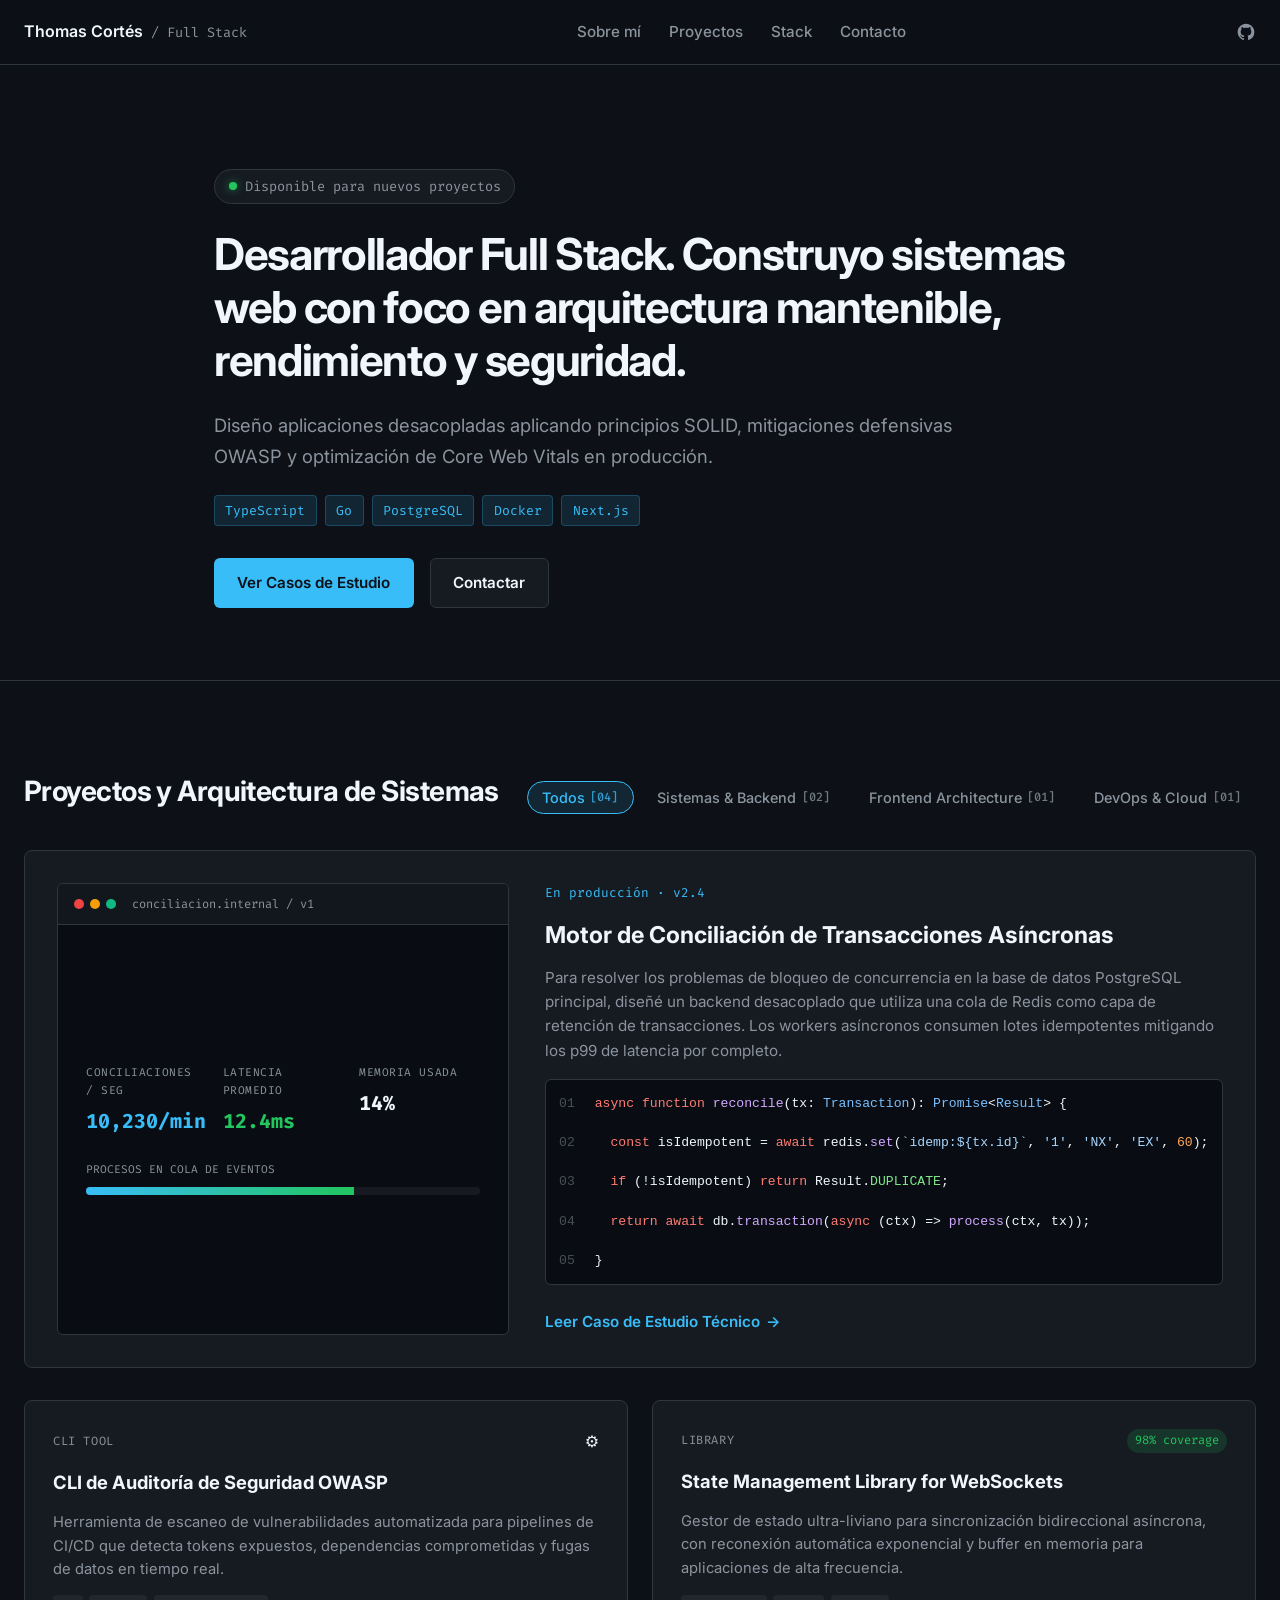
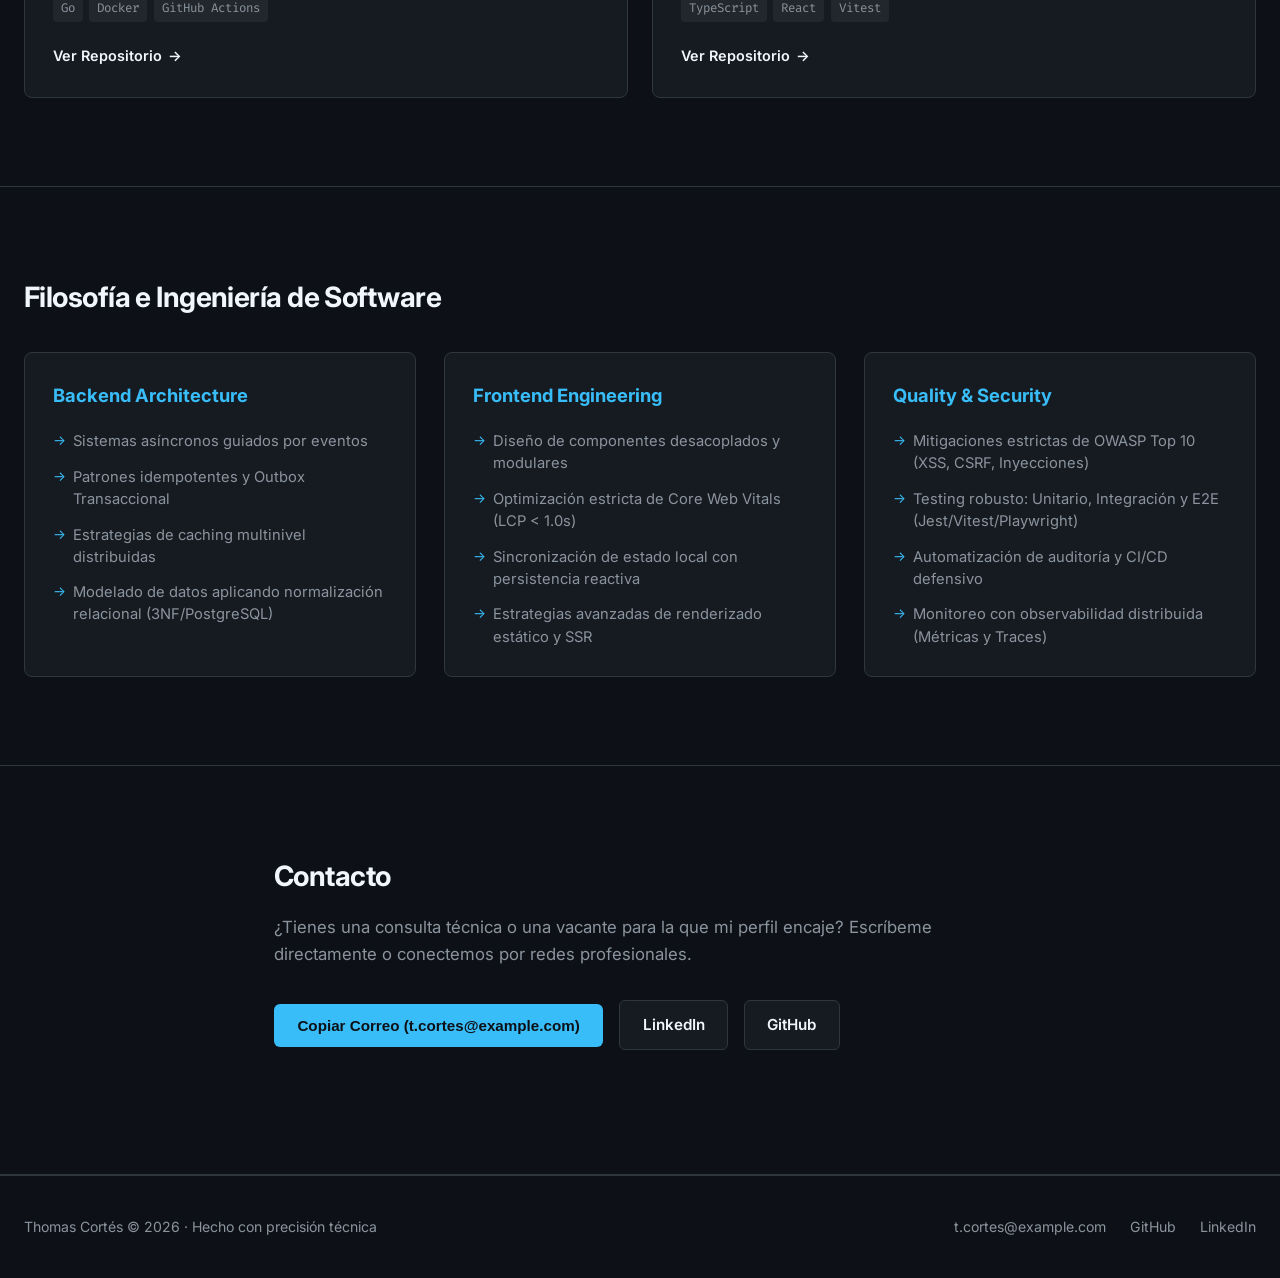
==== index.html @ 79557051 "feat: initial commit - technical portfolio and case study architecture" ====
<!DOCTYPE html>
<html lang="es">
<head>
  <meta charset="UTF-8">
  <meta name="viewport" content="width=device-width, initial-scale=1.0">
  <meta name="description" content="Portafolio de Thomas Cortés — Desarrollador Full Stack & Diseñador de Sistemas.">
  <meta name="theme-color" content="#0D1117">
  <title>Thomas Cortés | Full Stack & System Architect</title>
  <link rel="stylesheet" href="styles.css">
  <link rel="preconnect" href="https://fonts.googleapis.com">
  <link rel="preconnect" href="https://fonts.gstatic.com" crossorigin>
  <link href="https://fonts.googleapis.com/css2?family=Fira+Code:wght@400;500;600&family=Inter:wght@400;500;600;700&display=swap" rel="stylesheet">
</head>
<body>
  <a href="#main-content" class="skip-link">Saltar al contenido principal</a>

  <!-- Header / Navbar -->
  <header class="site-header" role="banner">
    <div class="container header-inner">
      <a href="index.html" class="brand-logo" aria-label="Inicio">
        <span class="brand-name">Thomas Cortés</span>
        <span class="brand-tag">/ Full Stack</span>
      </a>

      <nav class="nav-menu" role="navigation" aria-label="Navegación principal">
        <ul class="nav-links">
          <li><a href="#sobre-mi" class="nav-item">Sobre mí</a></li>
          <li><a href="#proyectos" class="nav-item">Proyectos</a></li>
          <li><a href="#stack" class="nav-item">Stack</a></li>
          <li><a href="#contacto" class="nav-item">Contacto</a></li>
        </ul>
      </nav>

      <div class="header-actions">
        <a href="https://github.com" target="_blank" rel="noopener noreferrer" class="icon-link" aria-label="Perfil de GitHub">
          <svg width="20" height="20" viewBox="0 0 24 24" fill="currentColor" aria-hidden="true">
            <path fill-rule="evenodd" clip-rule="evenodd" d="M12 2C6.477 2 2 6.484 2 12.017c0 4.425 2.865 8.18 6.839 9.504.5.092.682-.217.682-.483 0-.237-.008-.868-.013-1.703-2.782.605-3.369-1.343-3.369-1.343-.454-1.158-1.11-1.466-1.11-1.466-.908-.62.069-.608.069-.608 1.003.07 1.53 1.032 1.53 1.032.892 1.53 2.341 1.088 2.91.832.092-.647.35-1.088.636-1.338-2.22-.253-4.555-1.113-4.555-4.951 0-1.093.39-1.988 1.029-2.688-.103-.253-.446-1.272.098-2.65 0 0 .84-.27 2.75 1.026A9.564 9.564 0 0112 6.844c.85.004 1.705.115 2.504.337 1.909-1.296 2.747-1.027 2.747-1.027.546 1.379.202 2.398.1 2.651.64.7 1.028 1.595 1.028 2.688 0 3.848-2.339 4.695-4.566 4.943.359.309.678.92.678 1.855 0 1.338-.012 2.419-.012 2.747 0 .268.18.58.688.482A10.019 10.019 0 0022 12.017C22 6.484 17.522 2 12 2z"/>
          </svg>
        </a>
      </div>
    </div>
  </header>

  <main id="main-content" role="main">

    <!-- Hero Section -->
    <section class="hero-section" id="sobre-mi" aria-labelledby="hero-title">
      <div class="container hero-inner">
        
        <div class="status-badge" aria-label="Disponibilidad laboral">
          <span class="status-dot" aria-hidden="true"></span>
          <span class="status-text">Disponible para nuevos proyectos</span>
        </div>

        <h1 id="hero-title" class="hero-heading">
          Desarrollador Full Stack. Construyo sistemas web con foco en arquitectura mantenible, rendimiento y seguridad.
        </h1>

        <p class="hero-description">
          Diseño aplicaciones desacopladas aplicando principios SOLID, mitigaciones defensivas OWASP y optimización de Core Web Vitals en producción.
        </p>

        <div class="active-stack-row" aria-label="Stack activo en producción">
          <span class="stack-chip">TypeScript</span>
          <span class="stack-chip">Go</span>
          <span class="stack-chip">PostgreSQL</span>
          <span class="stack-chip">Docker</span>
          <span class="stack-chip">Next.js</span>
        </div>

        <div class="hero-cta-group">
          <a href="#proyectos" class="btn btn-primary">Ver Casos de Estudio</a>
          <a href="#contacto" class="btn btn-secondary">Contactar</a>
        </div>

      </div>
    </section>

    <!-- Proyectos y Arquitectura -->
    <section class="section projects-section" id="proyectos" aria-labelledby="projects-title">
      <div class="container">
        
        <div class="section-header-row">
          <h2 id="projects-title" class="section-heading">Proyectos y Arquitectura de Sistemas</h2>
          
          <!-- Filtro interactivo de pestañas -->
          <div class="tab-list" role="tablist" aria-label="Filtro de proyectos por categoría">
            <button role="tab" aria-selected="true" class="tab-btn active" data-filter="all" id="tab-all">
              Todos <span class="tab-count">[04]</span>
            </button>
            <button role="tab" aria-selected="false" class="tab-btn" data-filter="backend" id="tab-backend">
              Sistemas & Backend <span class="tab-count">[02]</span>
            </button>
            <button role="tab" aria-selected="false" class="tab-btn" data-filter="frontend" id="tab-frontend">
              Frontend Architecture <span class="tab-count">[01]</span>
            </button>
            <button role="tab" aria-selected="false" class="tab-btn" data-filter="devops" id="tab-devops">
              DevOps & Cloud <span class="tab-count">[01]</span>
            </button>
          </div>
        </div>

        <div id="panel-projects">
          
          <!-- Flagship Project Card (Hero Card) -->
          <article class="project-flagship-card" data-category="backend">
            <div class="flagship-left">
              <div class="terminal-mockup" role="region" aria-label="Métricas de ejecución en tiempo real">
                <div class="terminal-header">
                  <div class="window-controls" aria-hidden="true">
                    <span class="dot red"></span>
                    <span class="dot yellow"></span>
                    <span class="dot green"></span>
                  </div>
                  <span class="terminal-title">conciliacion.internal / v1</span>
                </div>
                <div class="terminal-body">
                  <div class="metric-grid">
                    <div class="metric-item">
                      <span class="metric-label">CONCILIACIONES / SEG</span>
                      <span class="metric-val text-accent">10,230/min</span>
                    </div>
                    <div class="metric-item">
                      <span class="metric-label">LATENCIA PROMEDIO</span>
                      <span class="metric-val text-green">12.4ms</span>
                    </div>
                    <div class="metric-item">
                      <span class="metric-label">MEMORIA USADA</span>
                      <span class="metric-val">14%</span>
                    </div>
                  </div>
                  <div class="metric-bar-container">
                    <span class="metric-sublabel">PROCESOS EN COLA DE EVENTOS</span>
                    <div class="metric-progress-bg">
                      <div class="metric-progress-fill"></div>
                    </div>
                  </div>
                </div>
              </div>
            </div>

            <div class="flagship-right">
              <span class="badge-version">En producción · v2.4</span>
              <h3 class="flagship-title">Motor de Conciliación de Transacciones Asíncronas</h3>
              <p class="flagship-desc">
                Para resolver los problemas de bloqueo de concurrencia en la base de datos PostgreSQL principal, 
                diseñé un backend desacoplado que utiliza una cola de Redis como capa de retención de transacciones. 
                Los workers asíncronos consumen lotes idempotentes mitigando los p99 de latencia por completo.
              </p>
              
              <!-- Snippet de código con números de línea -->
              <div class="code-preview" aria-label="Fragmento de código del controlador">
                <pre><code><span class="code-line"><span class="line-num">01</span> <span class="kw">async function</span> <span class="fn">reconcile</span>(tx: <span class="tp">Transaction</span>): <span class="tp">Promise</span>&lt;<span class="tp">Result</span>&gt; {</span>
<span class="code-line"><span class="line-num">02</span>   <span class="kw">const</span> isIdempotent = <span class="kw">await</span> redis.<span class="fn">set</span>(<span class="str">`idemp:${tx.id}`</span>, <span class="str">'1'</span>, <span class="str">'NX'</span>, <span class="str">'EX'</span>, <span class="num">60</span>);</span>
<span class="code-line"><span class="line-num">03</span>   <span class="kw">if</span> (!isIdempotent) <span class="kw">return</span> Result.<span class="val">DUPLICATE</span>;</span>
<span class="code-line"><span class="line-num">04</span>   <span class="kw">return await</span> db.<span class="fn">transaction</span>(<span class="kw">async</span> (ctx) =&gt; <span class="fn">process</span>(ctx, tx));</span>
<span class="code-line"><span class="line-num">05</span> }</span></code></pre>
              </div>

              <div class="flagship-action">
                <a href="case-study.html" class="link-deep-dive">
                  Leer Caso de Estudio Técnico <span aria-hidden="true">&rarr;</span>
                </a>
              </div>
            </div>
          </article>

          <!-- Secondary Projects (2 Column Grid) -->
          <div class="secondary-grid">
            
            <article class="secondary-card" data-category="devops">
              <div class="card-meta">
                <span class="card-type-tag">CLI TOOL</span>
                <span class="card-icon" aria-hidden="true">⚙️</span>
              </div>
              <h3 class="card-title">CLI de Auditoría de Seguridad OWASP</h3>
              <p class="card-desc">
                Herramienta de escaneo de vulnerabilidades automatizada para pipelines de CI/CD que detecta 
                tokens expuestos, dependencias comprometidas y fugas de datos en tiempo real.
              </p>
              <div class="card-tags">
                <span class="tag">Go</span>
                <span class="tag">Docker</span>
                <span class="tag">GitHub Actions</span>
              </div>
              <div class="card-footer">
                <a href="https://github.com" target="_blank" rel="noopener noreferrer" class="link-repo">
                  Ver Repositorio <span aria-hidden="true">&rarr;</span>
                </a>
              </div>
            </article>

            <article class="secondary-card" data-category="frontend">
              <div class="card-meta">
                <span class="card-type-tag">LIBRARY</span>
                <span class="badge-coverage">98% coverage</span>
              </div>
              <h3 class="card-title">State Management Library for WebSockets</h3>
              <p class="card-desc">
                Gestor de estado ultra-liviano para sincronización bidireccional asíncrona, con reconexión 
                automática exponencial y buffer en memoria para aplicaciones de alta frecuencia.
              </p>
              <div class="card-tags">
                <span class="tag">TypeScript</span>
                <span class="tag">React</span>
                <span class="tag">Vitest</span>
              </div>
              <div class="card-footer">
                <a href="https://github.com" target="_blank" rel="noopener noreferrer" class="link-repo">
                  Ver Repositorio <span aria-hidden="true">&rarr;</span>
                </a>
              </div>
            </article>

          </div>

        </div>

      </div>
    </section>

    <!-- Filosofía e Ingeniería de Software -->
    <section class="section philosophy-section" id="stack" aria-labelledby="philosophy-title">
      <div class="container">
        <h2 id="philosophy-title" class="section-heading">Filosofía e Ingeniería de Software</h2>
        
        <div class="philosophy-grid">
          
          <div class="philosophy-col">
            <h3 class="col-title">Backend Architecture</h3>
            <ul class="clean-list">
              <li>Sistemas asíncronos guiados por eventos</li>
              <li>Patrones idempotentes y Outbox Transaccional</li>
              <li>Estrategias de caching multinivel distribuidas</li>
              <li>Modelado de datos aplicando normalización relacional (3NF/PostgreSQL)</li>
            </ul>
          </div>

          <div class="philosophy-col">
            <h3 class="col-title">Frontend Engineering</h3>
            <ul class="clean-list">
              <li>Diseño de componentes desacoplados y modulares</li>
              <li>Optimización estricta de Core Web Vitals (LCP &lt; 1.0s)</li>
              <li>Sincronización de estado local con persistencia reactiva</li>
              <li>Estrategias avanzadas de renderizado estático y SSR</li>
            </ul>
          </div>

          <div class="philosophy-col">
            <h3 class="col-title">Quality &amp; Security</h3>
            <ul class="clean-list">
              <li>Mitigaciones estrictas de OWASP Top 10 (XSS, CSRF, Inyecciones)</li>
              <li>Testing robusto: Unitario, Integración y E2E (Jest/Vitest/Playwright)</li>
              <li>Automatización de auditoría y CI/CD defensivo</li>
              <li>Monitoreo con observabilidad distribuida (Métricas y Traces)</li>
            </ul>
          </div>

        </div>
      </div>
    </section>

    <!-- Contacto Directo -->
    <section class="section contact-section" id="contacto" aria-labelledby="contact-title">
      <div class="container contact-box">
        <h2 id="contact-title" class="section-heading">Contacto</h2>
        <p class="contact-text">
          ¿Tienes una consulta técnica o una vacante para la que mi perfil encaje? Escríbeme directamente o conectemos por redes profesionales.
        </p>
        <div class="contact-action-row">
          <button id="copy-email-btn" class="btn btn-primary" type="button" data-email="t.cortes@example.com">
            <span class="btn-text">Copiar Correo (t.cortes@example.com)</span>
          </button>
          <a href="https://linkedin.com" target="_blank" rel="noopener noreferrer" class="btn btn-secondary">LinkedIn</a>
          <a href="https://github.com" target="_blank" rel="noopener noreferrer" class="btn btn-secondary">GitHub</a>
        </div>
        <p id="copy-feedback" class="copy-feedback" role="status" aria-live="polite"></p>
      </div>
    </section>

  </main>

  <!-- Footer -->
  <footer class="site-footer" role="contentinfo">
    <div class="container footer-inner">
      <p class="footer-copy">Thomas Cortés &copy; 2026 &middot; Hecho con precisión técnica</p>
      <div class="footer-links">
        <a href="mailto:t.cortes@example.com" class="footer-link">t.cortes@example.com</a>
        <a href="https://github.com" target="_blank" rel="noopener noreferrer" class="footer-link">GitHub</a>
        <a href="https://linkedin.com" target="_blank" rel="noopener noreferrer" class="footer-link">LinkedIn</a>
      </div>
    </div>
  </footer>

  <script src="app.js"></script>
</body>
</html>
---- styles.css ----
/* ==========================================================================
   Design Tokens & CSS Variables (ISO/IEC 25010 & WCAG 2.1 AA Compliant)
   ========================================================================== */
:root {
  --bg-canvas: #0D1117;
  --bg-surface: #161B22;
  --bg-surface-hover: #1F242C;
  --bg-terminal: #090D13;
  --border-subtle: #30363D;
  --border-active: #38BDF8;
  
  --text-primary: #F0F6FC;
  --text-muted: #8B949E;
  
  --accent-solid: #38BDF8;
  --accent-hover: #0ea5e9;
  --accent-subtle: rgba(56, 189, 248, 0.12);
  --accent-green: #22C55E;
  --accent-green-subtle: rgba(34, 197, 94, 0.15);
  
  --font-sans: 'Inter', system-ui, -apple-system, BlinkMacSystemFont, 'Segoe UI', Roboto, sans-serif;
  --font-mono: 'Fira Code', ui-monospace, SFMono-Regular, Menlo, Monaco, Consolas, monospace;
  
  --radius-sm: 4px;
  --radius-md: 8px;
  --radius-pill: 9999px;
  
  --transition-fast: 0.15s ease;
  --transition-base: 0.2s ease;
}

/* ==========================================================================
   Reset & Accessibility Foundations
   ========================================================================== */
*, *::before, *::after {
  box-sizing: border-box;
  margin: 0;
  padding: 0;
}

html {
  scroll-behavior: smooth;
  font-size: 16px;
  background-color: var(--bg-canvas);
  color: var(--text-primary);
}

body {
  font-family: var(--font-sans);
  line-height: 1.6;
  background-color: var(--bg-canvas);
  color: var(--text-primary);
  -webkit-font-smoothing: antialiased;
  -moz-osx-font-smoothing: grayscale;
}

@media (prefers-reduced-motion: reduce) {
  html {
    scroll-behavior: auto;
  }
  *, *::before, *::after {
    animation-duration: 0.01ms !important;
    animation-iteration-count: 1 !important;
    transition-duration: 0.01ms !important;
  }
}

:focus-visible {
  outline: 2px solid var(--accent-solid);
  outline-offset: 3px;
}

.skip-link {
  position: absolute;
  top: -120px;
  left: 1.5rem;
  background: var(--accent-solid);
  color: #0D1117;
  padding: 0.6rem 1.2rem;
  font-weight: 600;
  border-radius: var(--radius-sm);
  z-index: 9999;
  transition: top var(--transition-fast);
}

.skip-link:focus {
  top: 1.5rem;
}

.visually-hidden {
  position: absolute;
  width: 1px;
  height: 1px;
  padding: 0;
  margin: -1px;
  overflow: hidden;
  clip: rect(0, 0, 0, 0);
  border: 0;
}

/* ==========================================================================
   Layout Containers
   ========================================================================== */
.container {
  max-width: 1280px;
  margin: 0 auto;
  padding: 0 1.5rem;
}

.section {
  padding: 5.5rem 0;
  border-bottom: 1px solid var(--border-subtle);
}

.section-heading {
  font-size: 1.75rem;
  font-weight: 700;
  letter-spacing: -0.02em;
  color: var(--text-primary);
}

/* ==========================================================================
   Header / Navbar
   ========================================================================== */
.site-header {
  position: sticky;
  top: 0;
  background-color: rgba(13, 17, 23, 0.88);
  backdrop-filter: blur(12px);
  -webkit-backdrop-filter: blur(12px);
  border-bottom: 1px solid var(--border-subtle);
  z-index: 100;
}

.header-inner {
  display: flex;
  justify-content: space-between;
  align-items: center;
  height: 4rem;
}

.brand-logo {
  text-decoration: none;
  display: flex;
  align-items: baseline;
  gap: 0.5rem;
}

.brand-name {
  font-size: 1rem;
  font-weight: 600;
  color: var(--text-primary);
}

.brand-tag {
  font-size: 0.85rem;
  font-family: var(--font-mono);
  color: var(--text-muted);
}

.nav-links {
  display: flex;
  list-style: none;
  gap: 1.75rem;
}

.nav-item {
  color: var(--text-muted);
  text-decoration: none;
  font-size: 0.95rem;
  font-weight: 500;
  transition: color var(--transition-fast);
}

.nav-item:hover {
  color: var(--text-primary);
}

.icon-link {
  color: var(--text-muted);
  display: flex;
  align-items: center;
  transition: color var(--transition-fast);
}

.icon-link:hover {
  color: var(--accent-solid);
}

/* ==========================================================================
   Hero Section
   ========================================================================== */
.hero-section {
  padding: 6.5rem 0 4.5rem;
  border-bottom: 1px solid var(--border-subtle);
}

.hero-inner {
  display: flex;
  flex-direction: column;
  gap: 1.5rem;
  max-width: 900px;
}

.status-badge {
  display: inline-flex;
  align-items: center;
  gap: 0.5rem;
  padding: 0.35rem 0.85rem;
  background-color: var(--bg-surface);
  border: 1px solid var(--border-subtle);
  border-radius: var(--radius-pill);
  width: fit-content;
}

.status-dot {
  width: 8px;
  height: 8px;
  background-color: var(--accent-green);
  border-radius: 50%;
  box-shadow: 0 0 8px rgba(34, 197, 94, 0.6);
}

.status-text {
  font-size: 0.85rem;
  font-family: var(--font-mono);
  color: var(--text-muted);
}

.hero-heading {
  font-size: clamp(2rem, 4vw, 2.75rem);
  font-weight: 700;
  line-height: 1.2;
  letter-spacing: -0.03em;
  color: var(--text-primary);
}

.hero-description {
  font-size: 1.15rem;
  line-height: 1.65;
  color: var(--text-muted);
  max-width: 760px;
}

.active-stack-row {
  display: flex;
  flex-wrap: wrap;
  gap: 0.5rem;
}

.stack-chip {
  font-size: 0.82rem;
  font-family: var(--font-mono);
  background-color: var(--accent-subtle);
  color: var(--accent-solid);
  padding: 0.25rem 0.65rem;
  border-radius: var(--radius-sm);
  border: 1px solid rgba(56, 189, 248, 0.25);
}

.hero-cta-group {
  display: flex;
  gap: 1rem;
  margin-top: 0.5rem;
}

/* ==========================================================================
   Buttons
   ========================================================================== */
.btn {
  display: inline-flex;
  align-items: center;
  justify-content: center;
  padding: 0.75rem 1.4rem;
  font-size: 0.95rem;
  font-weight: 600;
  text-decoration: none;
  border-radius: 6px;
  cursor: pointer;
  border: 1px solid transparent;
  transition: all var(--transition-fast);
}

.btn-primary {
  background-color: var(--accent-solid);
  color: #0D1117;
}

.btn-primary:hover {
  background-color: var(--accent-hover);
}

.btn-secondary {
  background-color: var(--bg-surface);
  border-color: var(--border-subtle);
  color: var(--text-primary);
}

.btn-secondary:hover {
  background-color: var(--bg-surface-hover);
  border-color: var(--text-muted);
}

/* ==========================================================================
   Tabs Component (WCAG AA)
   ========================================================================== */
.section-header-row {
  display: flex;
  justify-content: space-between;
  align-items: flex-end;
  flex-wrap: wrap;
  gap: 1.5rem;
  margin-bottom: 2.25rem;
}

.tab-list {
  display: flex;
  flex-wrap: wrap;
  gap: 0.5rem;
}

.tab-btn {
  background: transparent;
  border: 1px solid transparent;
  color: var(--text-muted);
  font-family: inherit;
  font-size: 0.9rem;
  font-weight: 500;
  padding: 0.45rem 0.9rem;
  border-radius: var(--radius-pill);
  cursor: pointer;
  transition: all var(--transition-fast);
  display: inline-flex;
  align-items: center;
  gap: 0.35rem;
}

.tab-btn:hover {
  color: var(--text-primary);
  background-color: var(--bg-surface);
}

.tab-btn.active {
  background-color: var(--accent-subtle);
  border-color: var(--border-active);
  color: var(--accent-solid);
}

.tab-count {
  font-family: var(--font-mono);
  font-size: 0.75rem;
  opacity: 0.8;
}

/* ==========================================================================
   Flagship Project Card
   ========================================================================== */
.project-flagship-card {
  display: grid;
  grid-template-columns: 1.15fr 1fr;
  gap: 2.25rem;
  background-color: var(--bg-surface);
  border: 1px solid var(--border-subtle);
  border-radius: var(--radius-md);
  padding: 2rem;
  margin-bottom: 2rem;
  transition: border-color var(--transition-base);
}

.project-flagship-card:hover {
  border-color: var(--border-active);
}

.terminal-mockup {
  background-color: var(--bg-terminal);
  border: 1px solid var(--border-subtle);
  border-radius: 6px;
  overflow: hidden;
  height: 100%;
  display: flex;
  flex-direction: column;
}

.terminal-header {
  display: flex;
  align-items: center;
  gap: 1rem;
  padding: 0.65rem 1rem;
  background-color: rgba(22, 27, 34, 0.7);
  border-bottom: 1px solid var(--border-subtle);
}

.window-controls {
  display: flex;
  gap: 6px;
}

.dot {
  width: 10px;
  height: 10px;
  border-radius: 50%;
}

.dot.red { background-color: #EF4444; }
.dot.yellow { background-color: #F59E0B; }
.dot.green { background-color: #10B981; }

.terminal-title {
  font-family: var(--font-mono);
  font-size: 0.75rem;
  color: var(--text-muted);
}

.terminal-body {
  padding: 1.75rem;
  display: flex;
  flex-direction: column;
  gap: 1.5rem;
  flex-grow: 1;
  justify-content: center;
}

.metric-grid {
  display: grid;
  grid-template-columns: repeat(3, 1fr);
  gap: 1rem;
}

.metric-item {
  display: flex;
  flex-direction: column;
  gap: 0.3rem;
}

.metric-label {
  font-family: var(--font-mono);
  font-size: 0.7rem;
  color: var(--text-muted);
  letter-spacing: 0.05em;
}

.metric-val {
  font-size: 1.25rem;
  font-weight: 700;
  font-family: var(--font-mono);
}

.text-accent { color: var(--accent-solid); }
.text-green { color: var(--accent-green); }

.metric-bar-container {
  display: flex;
  flex-direction: column;
  gap: 0.5rem;
}

.metric-sublabel {
  font-family: var(--font-mono);
  font-size: 0.7rem;
  color: var(--text-muted);
}

.metric-progress-bg {
  width: 100%;
  height: 8px;
  background-color: rgba(255, 255, 255, 0.06);
  border-radius: 4px;
  overflow: hidden;
}

.metric-progress-fill {
  width: 68%;
  height: 100%;
  background: linear-gradient(90deg, var(--accent-solid), var(--accent-green));
}

.flagship-right {
  display: flex;
  flex-direction: column;
  gap: 1rem;
}

.badge-version {
  font-family: var(--font-mono);
  font-size: 0.8rem;
  color: var(--accent-solid);
}

.flagship-title {
  font-size: 1.45rem;
  font-weight: 700;
  line-height: 1.3;
}

.flagship-desc {
  color: var(--text-muted);
  font-size: 0.95rem;
  line-height: 1.6;
}

.code-preview {
  background-color: var(--bg-terminal);
  border: 1px solid var(--border-subtle);
  border-radius: 6px;
  padding: 0.85rem;
  overflow-x: auto;
  font-family: var(--font-mono);
  font-size: 0.82rem;
  line-height: 1.5;
}

.code-line {
  display: block;
}

.line-num {
  color: #484F58;
  margin-right: 0.75rem;
  user-select: none;
}

/* Syntax Highlighting */
.kw { color: #FF7B72; font-weight: 500; }
.fn { color: #D2A8FF; }
.tp { color: #79C0FF; }
.str { color: #A5D6FF; }
.num { color: #FFA657; }
.val { color: #7EE787; }
.code-comment { color: #8B949E; font-style: italic; }

.flagship-action {
  margin-top: 0.5rem;
}

.link-deep-dive {
  display: inline-flex;
  align-items: center;
  gap: 0.4rem;
  color: var(--accent-solid);
  font-weight: 600;
  text-decoration: none;
  font-size: 0.95rem;
  transition: gap var(--transition-fast);
}

.link-deep-dive:hover {
  gap: 0.7rem;
}

/* ==========================================================================
   Secondary Projects Grid
   ========================================================================== */
.secondary-grid {
  display: grid;
  grid-template-columns: repeat(2, 1fr);
  gap: 1.5rem;
}

.secondary-card {
  background-color: var(--bg-surface);
  border: 1px solid var(--border-subtle);
  border-radius: var(--radius-md);
  padding: 1.75rem;
  display: flex;
  flex-direction: column;
  gap: 0.85rem;
  transition: border-color var(--transition-base), transform var(--transition-fast);
}

.secondary-card:hover {
  border-color: var(--border-active);
  transform: translateY(-2px);
}

.card-meta {
  display: flex;
  justify-content: space-between;
  align-items: center;
}

.card-type-tag {
  font-family: var(--font-mono);
  font-size: 0.75rem;
  color: var(--text-muted);
  letter-spacing: 0.05em;
}

.badge-coverage {
  font-family: var(--font-mono);
  font-size: 0.75rem;
  color: var(--accent-green);
  background-color: var(--accent-green-subtle);
  padding: 0.15rem 0.5rem;
  border-radius: var(--radius-pill);
}

.card-title {
  font-size: 1.15rem;
  font-weight: 700;
}

.card-desc {
  color: var(--text-muted);
  font-size: 0.92rem;
  line-height: 1.6;
  flex-grow: 1;
}

.card-tags {
  display: flex;
  flex-wrap: wrap;
  gap: 0.4rem;
}

.tag {
  font-family: var(--font-mono);
  font-size: 0.78rem;
  background-color: rgba(255, 255, 255, 0.05);
  color: var(--text-muted);
  padding: 0.2rem 0.5rem;
  border-radius: var(--radius-sm);
}

.card-footer {
  margin-top: 0.5rem;
}

.link-repo {
  color: var(--text-primary);
  text-decoration: none;
  font-size: 0.9rem;
  font-weight: 600;
  display: inline-flex;
  align-items: center;
  gap: 0.35rem;
  transition: color var(--transition-fast);
}

.link-repo:hover {
  color: var(--accent-solid);
}

/* ==========================================================================
   Philosophy / Stack Matrix
   ========================================================================== */
.philosophy-grid {
  display: grid;
  grid-template-columns: repeat(3, 1fr);
  gap: 1.75rem;
  margin-top: 2rem;
}

.philosophy-col {
  background-color: var(--bg-surface);
  border: 1px solid var(--border-subtle);
  border-radius: var(--radius-md);
  padding: 1.75rem;
}

.col-title {
  font-size: 1.15rem;
  font-weight: 700;
  margin-bottom: 1.25rem;
  color: var(--accent-solid);
}

.clean-list {
  list-style: none;
  display: flex;
  flex-direction: column;
  gap: 0.85rem;
}

.clean-list li {
  position: relative;
  padding-left: 1.25rem;
  color: var(--text-muted);
  font-size: 0.92rem;
  line-height: 1.5;
}

.clean-list li::before {
  content: '→';
  position: absolute;
  left: 0;
  color: var(--accent-solid);
  font-size: 0.85rem;
}

/* ==========================================================================
   Contact Section
   ========================================================================== */
.contact-box {
  max-width: 780px;
}

.contact-text {
  color: var(--text-muted);
  font-size: 1.05rem;
  margin: 1rem 0 2rem;
}

.contact-action-row {
  display: flex;
  flex-wrap: wrap;
  gap: 1rem;
  align-items: center;
}

.copy-feedback {
  margin-top: 1rem;
  font-family: var(--font-mono);
  font-size: 0.88rem;
  color: var(--accent-green);
  min-height: 1.2rem;
}

/* ==========================================================================
   Footer
   ========================================================================== */
.site-footer {
  padding: 2.5rem 0;
  background-color: var(--bg-canvas);
  border-top: 1px solid var(--border-subtle);
}

.footer-inner {
  display: flex;
  justify-content: space-between;
  align-items: center;
  flex-wrap: wrap;
  gap: 1rem;
}

.footer-copy {
  color: var(--text-muted);
  font-size: 0.88rem;
}

.footer-links {
  display: flex;
  gap: 1.5rem;
}

.footer-link {
  color: var(--text-muted);
  text-decoration: none;
  font-size: 0.88rem;
  transition: color var(--transition-fast);
}

.footer-link:hover {
  color: var(--accent-solid);
}

/* ==========================================================================
   Case Study View Styles
   ========================================================================== */
.case-study-main {
  padding: 3rem 0 6rem;
}

.back-nav {
  margin-bottom: 2rem;
}

.back-link {
  color: var(--text-muted);
  text-decoration: none;
  font-size: 0.92rem;
  font-weight: 500;
  display: inline-flex;
  align-items: center;
  gap: 0.4rem;
  transition: color var(--transition-fast);
}

.back-link:hover {
  color: var(--accent-solid);
}

.case-study-header {
  margin-bottom: 3.5rem;
}

.case-study-title {
  font-size: clamp(2rem, 3.5vw, 2.75rem);
  font-weight: 700;
  line-height: 1.2;
  margin-bottom: 1.5rem;
  letter-spacing: -0.03em;
}

.metadata-strip {
  display: flex;
  flex-wrap: wrap;
  align-items: center;
  gap: 1.25rem;
  padding: 1rem 0;
  border-top: 1px solid var(--border-subtle);
  border-bottom: 1px solid var(--border-subtle);
  font-size: 0.9rem;
}

.meta-item {
  display: inline-flex;
  gap: 0.4rem;
}

.meta-k {
  color: var(--text-muted);
  font-weight: 500;
}

.meta-v {
  color: var(--text-primary);
  font-weight: 600;
}

.meta-separator {
  color: var(--border-subtle);
}

.section-case-study {
  margin-bottom: 4rem;
}

.section-heading-case {
  font-size: 1.5rem;
  font-weight: 700;
  margin-bottom: 1.5rem;
  letter-spacing: -0.02em;
}

.case-two-cols {
  display: grid;
  grid-template-columns: repeat(2, 1fr);
  gap: 2rem;
}

.col-case {
  background-color: var(--bg-surface);
  border: 1px solid var(--border-subtle);
  border-radius: var(--radius-md);
  padding: 2rem;
  display: flex;
  flex-direction: column;
  gap: 0.75rem;
}

.col-case-title {
  font-size: 1.25rem;
  font-weight: 700;
}

.col-case-text {
  color: var(--text-muted);
  font-size: 0.95rem;
  line-height: 1.65;
}

/* Blueprint Flow Diagram */
.blueprint-container {
  background-color: var(--bg-terminal);
  border: 1px solid var(--border-subtle);
  border-radius: var(--radius-md);
  padding: 2.5rem;
  position: relative;
  overflow: hidden;
}

.blueprint-grid-overlay {
  position: absolute;
  top: 0;
  left: 0;
  right: 0;
  bottom: 0;
  background-image: radial-gradient(rgba(255, 255, 255, 0.08) 1px, transparent 1px);
  background-size: 20px 20px;
  pointer-events: none;
}

.blueprint-flow {
  position: relative;
  display: flex;
  align-items: center;
  justify-content: space-between;
  flex-wrap: wrap;
  gap: 1rem;
  z-index: 1;
  margin: 1.5rem 0;
}

.bp-node {
  background-color: var(--bg-surface);
  border: 1px solid var(--border-subtle);
  border-radius: var(--radius-sm);
  padding: 1rem 1.25rem;
  display: flex;
  flex-direction: column;
  gap: 0.25rem;
  text-align: center;
  min-width: 160px;
}

.bp-highlight {
  border-color: var(--border-active);
  background-color: var(--accent-subtle);
}

.bp-node-title {
  font-size: 0.9rem;
  font-weight: 600;
  color: var(--text-primary);
}

.bp-node-sub {
  font-family: var(--font-mono);
  font-size: 0.72rem;
  color: var(--accent-solid);
}

.bp-arrow {
  color: var(--text-muted);
  font-size: 1.25rem;
  user-select: none;
}

.blueprint-caption {
  position: relative;
  z-index: 1;
  color: var(--text-muted);
  font-size: 0.88rem;
  margin-top: 1.5rem;
  border-top: 1px solid var(--border-subtle);
  padding-top: 1rem;
}

/* Full Code Block */
.code-block-full {
  background-color: var(--bg-terminal);
  border: 1px solid var(--border-subtle);
  border-radius: var(--radius-md);
  overflow: hidden;
}

.code-header {
  display: flex;
  justify-content: space-between;
  align-items: center;
  padding: 0.75rem 1.25rem;
  background-color: rgba(22, 27, 34, 0.8);
  border-bottom: 1px solid var(--border-subtle);
}

.code-file-name {
  font-family: var(--font-mono);
  font-size: 0.85rem;
  color: var(--text-primary);
  font-weight: 500;
}

.code-lang-tag {
  font-family: var(--font-mono);
  font-size: 0.75rem;
  color: var(--text-muted);
}

.code-block-full pre {
  padding: 1.25rem;
  overflow-x: auto;
  font-family: var(--font-mono);
  font-size: 0.85rem;
  line-height: 1.6;
}

/* Post-Mortem Grid */
.postmortem-grid {
  display: grid;
  grid-template-columns: repeat(3, 1fr);
  gap: 1.75rem;
}

.postmortem-card {
  background-color: var(--bg-surface);
  border: 1px solid var(--border-subtle);
  border-radius: var(--radius-md);
  padding: 1.75rem;
  display: flex;
  flex-direction: column;
  gap: 0.75rem;
}

.postmortem-title {
  font-size: 1.15rem;
  font-weight: 700;
  color: var(--accent-solid);
}

.postmortem-text {
  color: var(--text-muted);
  font-size: 0.92rem;
  line-height: 1.6;
}

/* ==========================================================================
   Responsive Breakpoints
   ========================================================================== */
@media (max-width: 1024px) {
  .project-flagship-card {
    grid-template-columns: 1fr;
  }
  .philosophy-grid,
  .postmortem-grid {
    grid-template-columns: 1fr;
  }
}

@media (max-width: 768px) {
  .nav-links {
    display: none;
  }
  .secondary-grid,
  .case-two-cols {
    grid-template-columns: 1fr;
  }
  .blueprint-flow {
    flex-direction: column;
    align-items: stretch;
  }
  .bp-arrow {
    transform: rotate(90deg);
    align-self: center;
  }
  .metadata-strip {
    flex-direction: column;
    align-items: flex-start;
    gap: 0.5rem;
  }
  .meta-separator {
    display: none;
  }
}
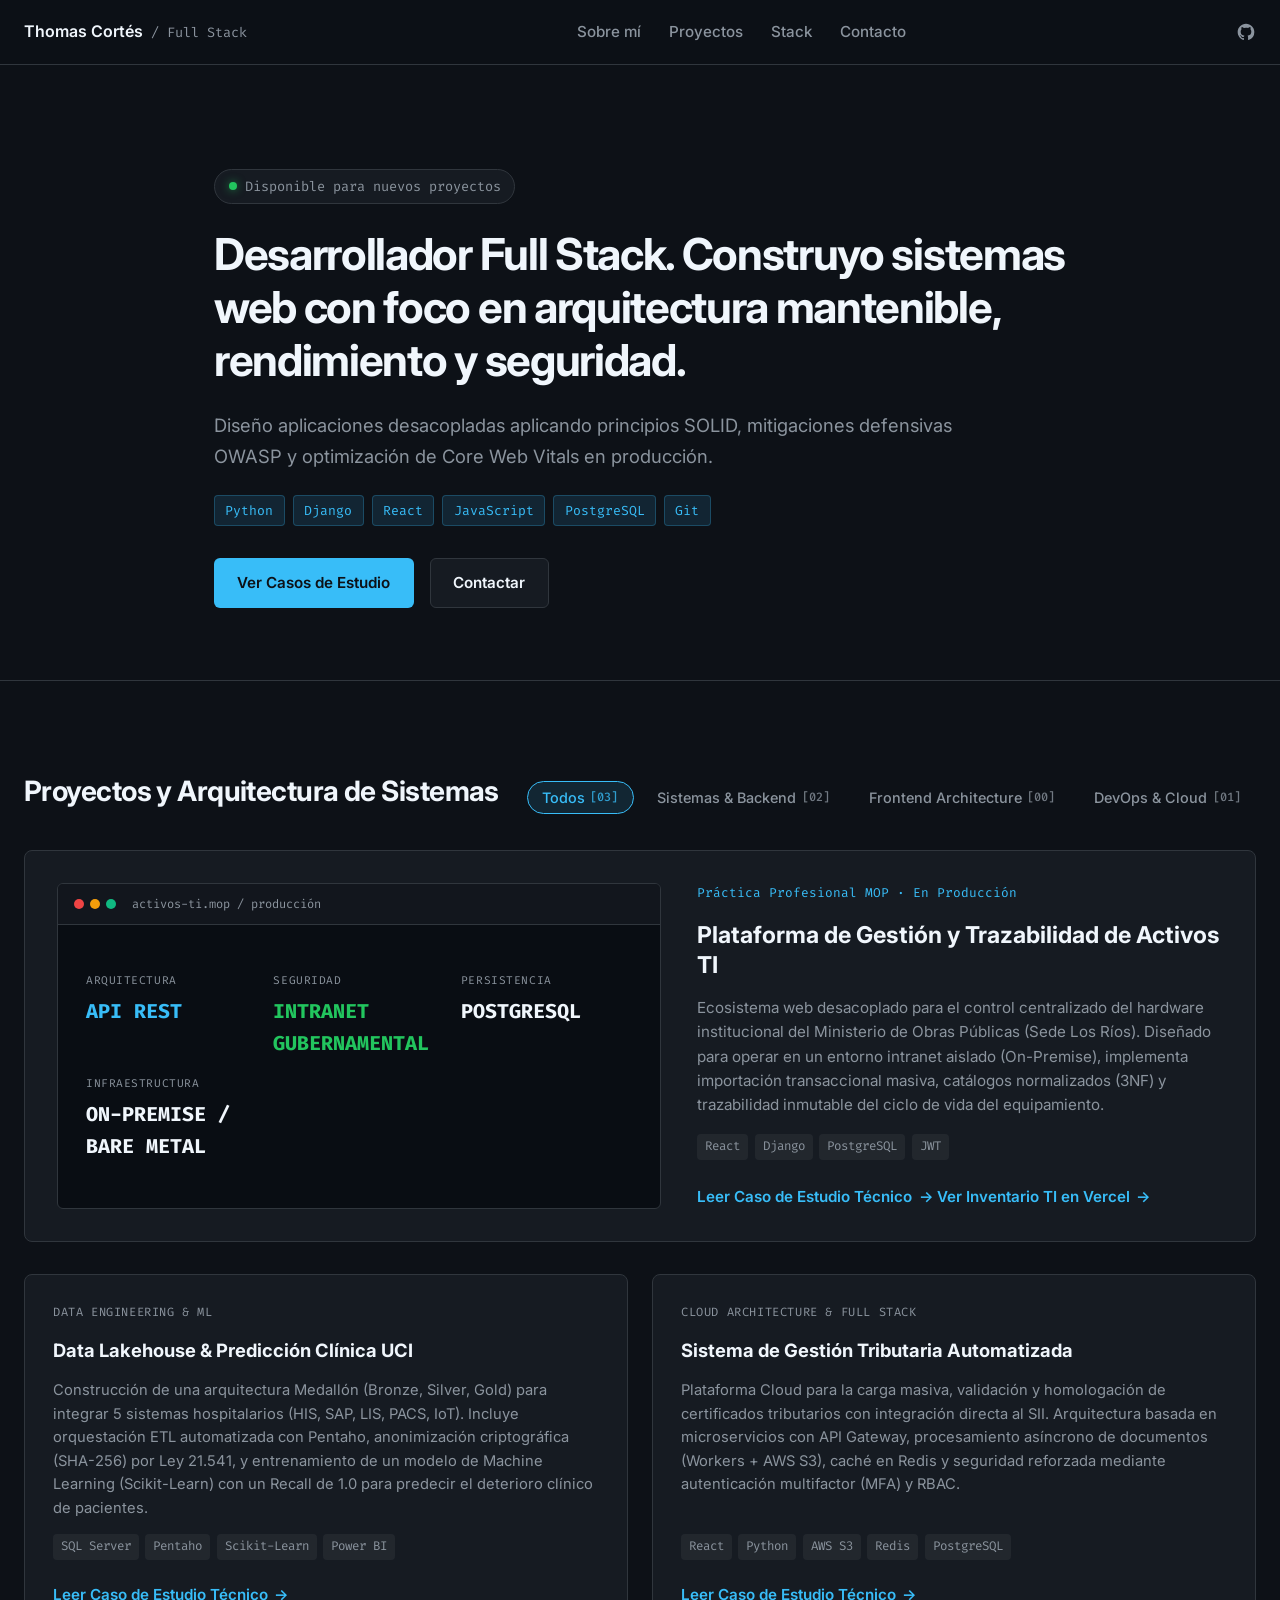
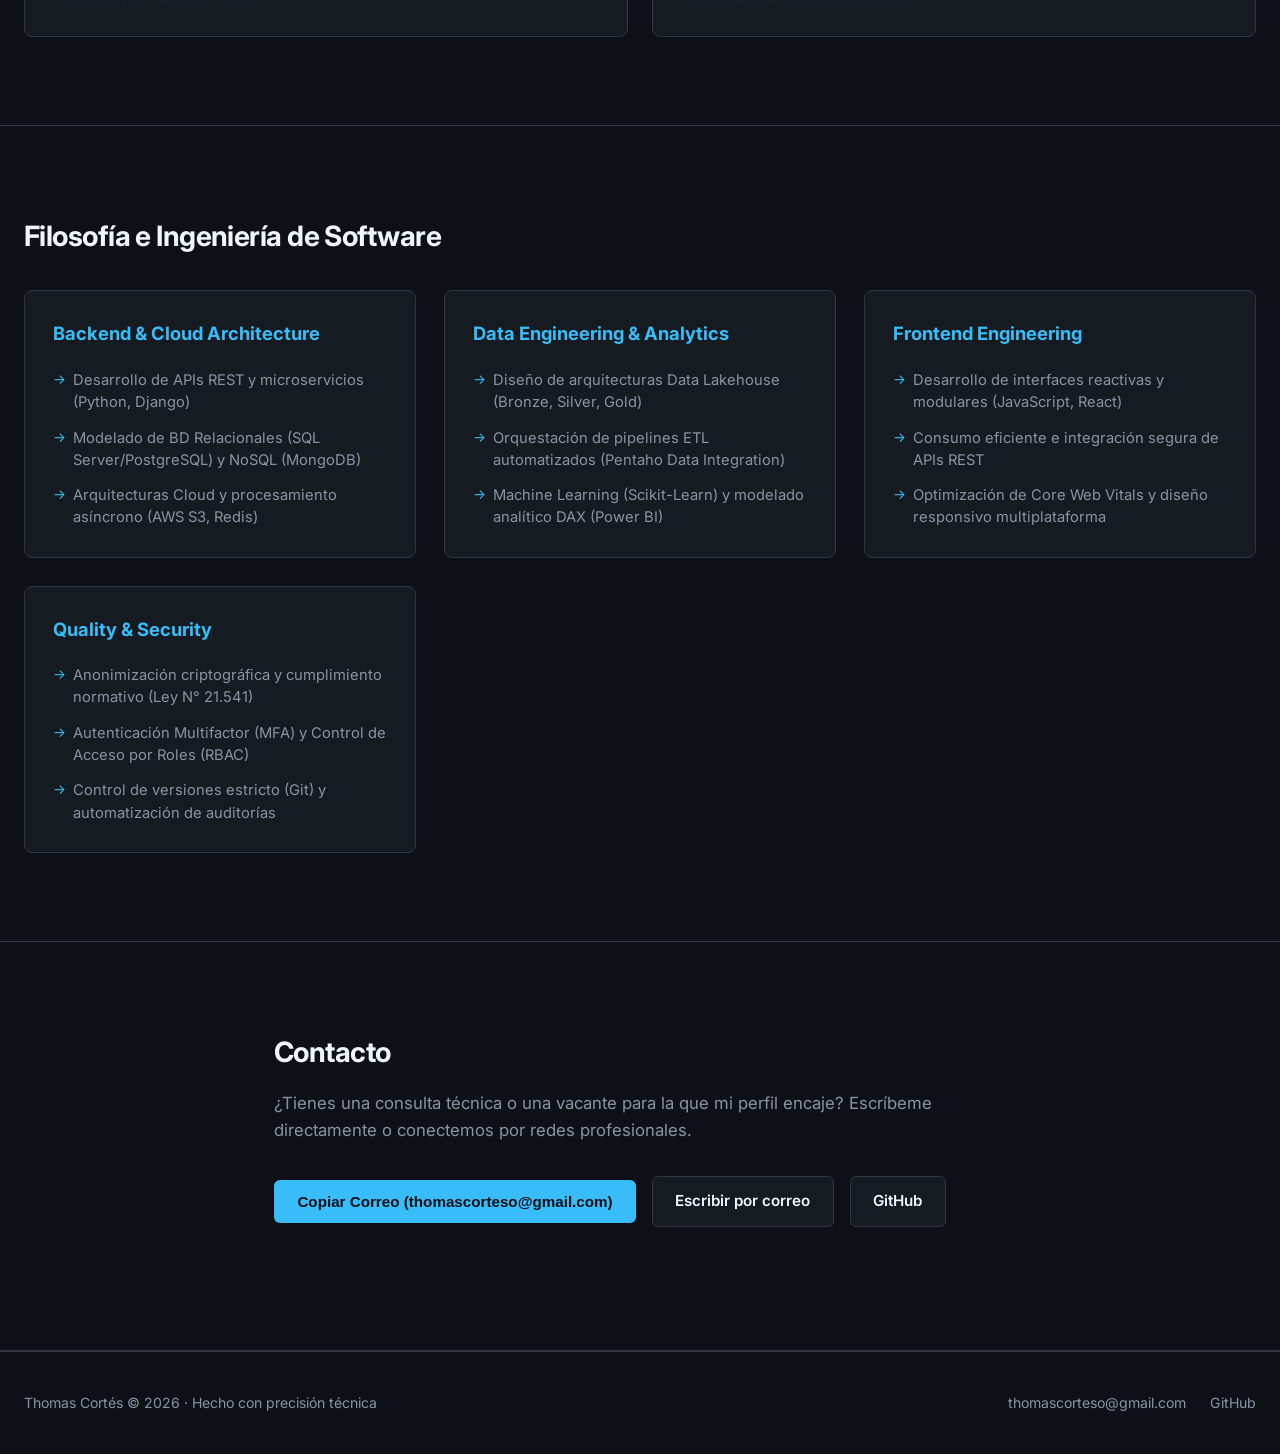
==== commit cfbc01b7: "feat: actualizar datos de contacto, enlaces de github, inventario y credenciales de demo" ====
--- a/index.html
+++ b/index.html
@@ -3,7 +3,7 @@
 <head>
   <meta charset="UTF-8">
   <meta name="viewport" content="width=device-width, initial-scale=1.0">
-  <meta name="description" content="Portafolio de Thomas Cortés — Desarrollador Full Stack & Diseñador de Sistemas.">
+  <meta name="description" content="Portafolio de Thomas Cortés — Desarrollador Full Stack, Data Engineer & System Architect.">
   <meta name="theme-color" content="#0D1117">
   <title>Thomas Cortés | Full Stack & System Architect</title>
   <link rel="stylesheet" href="styles.css">
@@ -32,7 +32,7 @@
       </nav>
 
       <div class="header-actions">
-        <a href="https://github.com" target="_blank" rel="noopener noreferrer" class="icon-link" aria-label="Perfil de GitHub">
+        <a href="https://github.com/Thomyork22" target="_blank" rel="noopener noreferrer" class="icon-link" aria-label="Perfil de GitHub">
           <svg width="20" height="20" viewBox="0 0 24 24" fill="currentColor" aria-hidden="true">
             <path fill-rule="evenodd" clip-rule="evenodd" d="M12 2C6.477 2 2 6.484 2 12.017c0 4.425 2.865 8.18 6.839 9.504.5.092.682-.217.682-.483 0-.237-.008-.868-.013-1.703-2.782.605-3.369-1.343-3.369-1.343-.454-1.158-1.11-1.466-1.11-1.466-.908-.62.069-.608.069-.608 1.003.07 1.53 1.032 1.53 1.032.892 1.53 2.341 1.088 2.91.832.092-.647.35-1.088.636-1.338-2.22-.253-4.555-1.113-4.555-4.951 0-1.093.39-1.988 1.029-2.688-.103-.253-.446-1.272.098-2.65 0 0 .84-.27 2.75 1.026A9.564 9.564 0 0112 6.844c.85.004 1.705.115 2.504.337 1.909-1.296 2.747-1.027 2.747-1.027.546 1.379.202 2.398.1 2.651.64.7 1.028 1.595 1.028 2.688 0 3.848-2.339 4.695-4.566 4.943.359.309.678.92.678 1.855 0 1.338-.012 2.419-.012 2.747 0 .268.18.58.688.482A10.019 10.019 0 0022 12.017C22 6.484 17.522 2 12 2z"/>
           </svg>
@@ -61,11 +61,12 @@
         </p>
 
         <div class="active-stack-row" aria-label="Stack activo en producción">
-          <span class="stack-chip">TypeScript</span>
-          <span class="stack-chip">Go</span>
+          <span class="stack-chip">Python</span>
+          <span class="stack-chip">Django</span>
+          <span class="stack-chip">React</span>
+          <span class="stack-chip">JavaScript</span>
           <span class="stack-chip">PostgreSQL</span>
-          <span class="stack-chip">Docker</span>
-          <span class="stack-chip">Next.js</span>
+          <span class="stack-chip">Git</span>
         </div>
 
         <div class="hero-cta-group">
@@ -86,13 +87,13 @@
           <!-- Filtro interactivo de pestañas -->
           <div class="tab-list" role="tablist" aria-label="Filtro de proyectos por categoría">
             <button role="tab" aria-selected="true" class="tab-btn active" data-filter="all" id="tab-all">
-              Todos <span class="tab-count">[04]</span>
+              Todos <span class="tab-count">[03]</span>
             </button>
             <button role="tab" aria-selected="false" class="tab-btn" data-filter="backend" id="tab-backend">
               Sistemas & Backend <span class="tab-count">[02]</span>
             </button>
             <button role="tab" aria-selected="false" class="tab-btn" data-filter="frontend" id="tab-frontend">
-              Frontend Architecture <span class="tab-count">[01]</span>
+              Frontend Architecture <span class="tab-count">[00]</span>
             </button>
             <button role="tab" aria-selected="false" class="tab-btn" data-filter="devops" id="tab-devops">
               DevOps & Cloud <span class="tab-count">[01]</span>
@@ -112,27 +113,25 @@
                     <span class="dot yellow"></span>
                     <span class="dot green"></span>
                   </div>
-                  <span class="terminal-title">conciliacion.internal / v1</span>
+                  <span class="terminal-title">activos-ti.mop / producción</span>
                 </div>
                 <div class="terminal-body">
                   <div class="metric-grid">
                     <div class="metric-item">
-                      <span class="metric-label">CONCILIACIONES / SEG</span>
-                      <span class="metric-val text-accent">10,230/min</span>
-                    </div>
-                    <div class="metric-item">
-                      <span class="metric-label">LATENCIA PROMEDIO</span>
-                      <span class="metric-val text-green">12.4ms</span>
-                    </div>
-                    <div class="metric-item">
-                      <span class="metric-label">MEMORIA USADA</span>
-                      <span class="metric-val">14%</span>
-                    </div>
-                  </div>
-                  <div class="metric-bar-container">
-                    <span class="metric-sublabel">PROCESOS EN COLA DE EVENTOS</span>
-                    <div class="metric-progress-bg">
-                      <div class="metric-progress-fill"></div>
+                      <span class="metric-label">ARQUITECTURA</span>
+                      <span class="metric-val text-accent">API REST</span>
+                    </div>
+                    <div class="metric-item">
+                      <span class="metric-label">SEGURIDAD</span>
+                      <span class="metric-val text-green">INTRANET GUBERNAMENTAL</span>
+                    </div>
+                    <div class="metric-item">
+                      <span class="metric-label">PERSISTENCIA</span>
+                      <span class="metric-val">POSTGRESQL</span>
+                    </div>
+                    <div class="metric-item">
+                      <span class="metric-label">INFRAESTRUCTURA</span>
+                      <span class="metric-val">ON-PREMISE / BARE METAL</span>
                     </div>
                   </div>
                 </div>
@@ -140,82 +139,76 @@
             </div>
 
             <div class="flagship-right">
-              <span class="badge-version">En producción · v2.4</span>
-              <h3 class="flagship-title">Motor de Conciliación de Transacciones Asíncronas</h3>
+              <span class="badge-version">Práctica Profesional MOP · En Producción</span>
+              <h3 class="flagship-title">Plataforma de Gestión y Trazabilidad de Activos TI</h3>
               <p class="flagship-desc">
-                Para resolver los problemas de bloqueo de concurrencia en la base de datos PostgreSQL principal, 
-                diseñé un backend desacoplado que utiliza una cola de Redis como capa de retención de transacciones. 
-                Los workers asíncronos consumen lotes idempotentes mitigando los p99 de latencia por completo.
+                Ecosistema web desacoplado para el control centralizado del hardware institucional del Ministerio de Obras Públicas (Sede Los Ríos). Diseñado para operar en un entorno intranet aislado (On-Premise), implementa importación transaccional masiva, catálogos normalizados (3NF) y trazabilidad inmutable del ciclo de vida del equipamiento.
               </p>
               
-              <!-- Snippet de código con números de línea -->
-              <div class="code-preview" aria-label="Fragmento de código del controlador">
-                <pre><code><span class="code-line"><span class="line-num">01</span> <span class="kw">async function</span> <span class="fn">reconcile</span>(tx: <span class="tp">Transaction</span>): <span class="tp">Promise</span>&lt;<span class="tp">Result</span>&gt; {</span>
-<span class="code-line"><span class="line-num">02</span>   <span class="kw">const</span> isIdempotent = <span class="kw">await</span> redis.<span class="fn">set</span>(<span class="str">`idemp:${tx.id}`</span>, <span class="str">'1'</span>, <span class="str">'NX'</span>, <span class="str">'EX'</span>, <span class="num">60</span>);</span>
-<span class="code-line"><span class="line-num">03</span>   <span class="kw">if</span> (!isIdempotent) <span class="kw">return</span> Result.<span class="val">DUPLICATE</span>;</span>
-<span class="code-line"><span class="line-num">04</span>   <span class="kw">return await</span> db.<span class="fn">transaction</span>(<span class="kw">async</span> (ctx) =&gt; <span class="fn">process</span>(ctx, tx));</span>
-<span class="code-line"><span class="line-num">05</span> }</span></code></pre>
+              <div class="card-tags" aria-label="Tecnologías utilizadas">
+                <span class="tag">React</span>
+                <span class="tag">Django</span>
+                <span class="tag">PostgreSQL</span>
+                <span class="tag">JWT</span>
               </div>
 
               <div class="flagship-action">
                 <a href="case-study.html" class="link-deep-dive">
                   Leer Caso de Estudio Técnico <span aria-hidden="true">&rarr;</span>
                 </a>
+                <a href="https://inventario-mop.vercel.app/" target="_blank" rel="noopener noreferrer" class="link-deep-dive">
+                  Ver Inventario TI en Vercel <span aria-hidden="true">&rarr;</span>
+                </a>
               </div>
             </div>
           </article>
 
           <!-- Secondary Projects (2 Column Grid) -->
           <div class="secondary-grid">
-            
+            <article class="secondary-card" data-category="backend">
+              <div class="card-meta">
+                <span class="card-type-tag">DATA ENGINEERING &amp; ML</span>
+              </div>
+              <h3 class="card-title">Data Lakehouse &amp; Predicción Clínica UCI</h3>
+              <p class="card-desc">
+                Construcción de una arquitectura Medallón (Bronze, Silver, Gold) para integrar 5 sistemas hospitalarios (HIS, SAP, LIS, PACS, IoT). Incluye orquestación ETL automatizada con Pentaho, anonimización criptográfica (SHA-256) por Ley 21.541, y entrenamiento de un modelo de Machine Learning (Scikit-Learn) con un Recall de 1.0 para predecir el deterioro clínico de pacientes.
+              </p>
+              <div class="card-tags" aria-label="Tecnologías utilizadas">
+                <span class="tag">SQL Server</span>
+                <span class="tag">Pentaho</span>
+                <span class="tag">Scikit-Learn</span>
+                <span class="tag">Power BI</span>
+              </div>
+              <div class="card-footer">
+                <a href="medcentro-study.html" class="link-deep-dive">
+                  Leer Caso de Estudio Técnico <span aria-hidden="true">&rarr;</span>
+                </a>
+              </div>
+            </article>
             <article class="secondary-card" data-category="devops">
               <div class="card-meta">
-                <span class="card-type-tag">CLI TOOL</span>
-                <span class="card-icon" aria-hidden="true">⚙️</span>
-              </div>
-              <h3 class="card-title">CLI de Auditoría de Seguridad OWASP</h3>
+                <span class="card-type-tag">CLOUD ARCHITECTURE &amp; FULL STACK</span>
+              </div>
+              <h3 class="card-title">Sistema de Gestión Tributaria Automatizada</h3>
               <p class="card-desc">
-                Herramienta de escaneo de vulnerabilidades automatizada para pipelines de CI/CD que detecta 
-                tokens expuestos, dependencias comprometidas y fugas de datos en tiempo real.
+                Plataforma Cloud para la carga masiva, validación y homologación de certificados tributarios con integración directa al SII. Arquitectura basada en microservicios con API Gateway, procesamiento asíncrono de documentos (Workers + AWS S3), caché en Redis y seguridad reforzada mediante autenticación multifactor (MFA) y RBAC.
               </p>
-              <div class="card-tags">
-                <span class="tag">Go</span>
-                <span class="tag">Docker</span>
-                <span class="tag">GitHub Actions</span>
+              <div class="card-tags" aria-label="Tecnologías utilizadas">
+                <span class="tag">React</span>
+                <span class="tag">Python</span>
+                <span class="tag">AWS S3</span>
+                <span class="tag">Redis</span>
+                <span class="tag">PostgreSQL</span>
               </div>
               <div class="card-footer">
-                <a href="https://github.com" target="_blank" rel="noopener noreferrer" class="link-repo">
-                  Ver Repositorio <span aria-hidden="true">&rarr;</span>
+                <a href="tributario-study.html" class="link-deep-dive">
+                  Leer Caso de Estudio Técnico <span aria-hidden="true">&rarr;</span>
                 </a>
               </div>
             </article>
-
-            <article class="secondary-card" data-category="frontend">
-              <div class="card-meta">
-                <span class="card-type-tag">LIBRARY</span>
-                <span class="badge-coverage">98% coverage</span>
-              </div>
-              <h3 class="card-title">State Management Library for WebSockets</h3>
-              <p class="card-desc">
-                Gestor de estado ultra-liviano para sincronización bidireccional asíncrona, con reconexión 
-                automática exponencial y buffer en memoria para aplicaciones de alta frecuencia.
-              </p>
-              <div class="card-tags">
-                <span class="tag">TypeScript</span>
-                <span class="tag">React</span>
-                <span class="tag">Vitest</span>
-              </div>
-              <div class="card-footer">
-                <a href="https://github.com" target="_blank" rel="noopener noreferrer" class="link-repo">
-                  Ver Repositorio <span aria-hidden="true">&rarr;</span>
-                </a>
-              </div>
-            </article>
-
-          </div>
-
-        </div>
-
+          </div>
+
+        </div>
       </div>
     </section>
 
@@ -227,32 +220,38 @@
         <div class="philosophy-grid">
           
           <div class="philosophy-col">
-            <h3 class="col-title">Backend Architecture</h3>
-            <ul class="clean-list">
-              <li>Sistemas asíncronos guiados por eventos</li>
-              <li>Patrones idempotentes y Outbox Transaccional</li>
-              <li>Estrategias de caching multinivel distribuidas</li>
-              <li>Modelado de datos aplicando normalización relacional (3NF/PostgreSQL)</li>
+            <h3 class="col-title">Backend &amp; Cloud Architecture</h3>
+            <ul class="clean-list">
+              <li>Desarrollo de APIs REST y microservicios (Python, Django)</li>
+              <li>Modelado de BD Relacionales (SQL Server/PostgreSQL) y NoSQL (MongoDB)</li>
+              <li>Arquitecturas Cloud y procesamiento asíncrono (AWS S3, Redis)</li>
+            </ul>
+          </div>
+
+          <div class="philosophy-col">
+            <h3 class="col-title">Data Engineering &amp; Analytics</h3>
+            <ul class="clean-list">
+              <li>Diseño de arquitecturas Data Lakehouse (Bronze, Silver, Gold)</li>
+              <li>Orquestación de pipelines ETL automatizados (Pentaho Data Integration)</li>
+              <li>Machine Learning (Scikit-Learn) y modelado analítico DAX (Power BI)</li>
             </ul>
           </div>
 
           <div class="philosophy-col">
             <h3 class="col-title">Frontend Engineering</h3>
             <ul class="clean-list">
-              <li>Diseño de componentes desacoplados y modulares</li>
-              <li>Optimización estricta de Core Web Vitals (LCP &lt; 1.0s)</li>
-              <li>Sincronización de estado local con persistencia reactiva</li>
-              <li>Estrategias avanzadas de renderizado estático y SSR</li>
+              <li>Desarrollo de interfaces reactivas y modulares (JavaScript, React)</li>
+              <li>Consumo eficiente e integración segura de APIs REST</li>
+              <li>Optimización de Core Web Vitals y diseño responsivo multiplataforma</li>
             </ul>
           </div>
 
           <div class="philosophy-col">
             <h3 class="col-title">Quality &amp; Security</h3>
             <ul class="clean-list">
-              <li>Mitigaciones estrictas de OWASP Top 10 (XSS, CSRF, Inyecciones)</li>
-              <li>Testing robusto: Unitario, Integración y E2E (Jest/Vitest/Playwright)</li>
-              <li>Automatización de auditoría y CI/CD defensivo</li>
-              <li>Monitoreo con observabilidad distribuida (Métricas y Traces)</li>
+              <li>Anonimización criptográfica y cumplimiento normativo (Ley N° 21.541)</li>
+              <li>Autenticación Multifactor (MFA) y Control de Acceso por Roles (RBAC)</li>
+              <li>Control de versiones estricto (Git) y automatización de auditorías</li>
             </ul>
           </div>
 
@@ -268,11 +267,11 @@
           ¿Tienes una consulta técnica o una vacante para la que mi perfil encaje? Escríbeme directamente o conectemos por redes profesionales.
         </p>
         <div class="contact-action-row">
-          <button id="copy-email-btn" class="btn btn-primary" type="button" data-email="t.cortes@example.com">
-            <span class="btn-text">Copiar Correo (t.cortes@example.com)</span>
+          <button id="copy-email-btn" class="btn btn-primary" type="button" data-email="thomascorteso@gmail.com">
+            <span class="btn-text">Copiar Correo (thomascorteso@gmail.com)</span>
           </button>
-          <a href="https://linkedin.com" target="_blank" rel="noopener noreferrer" class="btn btn-secondary">LinkedIn</a>
-          <a href="https://github.com" target="_blank" rel="noopener noreferrer" class="btn btn-secondary">GitHub</a>
+          <a href="mailto:thomascorteso@gmail.com" class="btn btn-secondary">Escribir por correo</a>
+          <a href="https://github.com/Thomyork22" target="_blank" rel="noopener noreferrer" class="btn btn-secondary">GitHub</a>
         </div>
         <p id="copy-feedback" class="copy-feedback" role="status" aria-live="polite"></p>
       </div>
@@ -285,9 +284,8 @@
     <div class="container footer-inner">
       <p class="footer-copy">Thomas Cortés &copy; 2026 &middot; Hecho con precisión técnica</p>
       <div class="footer-links">
-        <a href="mailto:t.cortes@example.com" class="footer-link">t.cortes@example.com</a>
-        <a href="https://github.com" target="_blank" rel="noopener noreferrer" class="footer-link">GitHub</a>
-        <a href="https://linkedin.com" target="_blank" rel="noopener noreferrer" class="footer-link">LinkedIn</a>
+        <a href="mailto:thomascorteso@gmail.com" class="footer-link">thomascorteso@gmail.com</a>
+        <a href="https://github.com/Thomyork22" target="_blank" rel="noopener noreferrer" class="footer-link">GitHub</a>
       </div>
     </div>
   </footer>
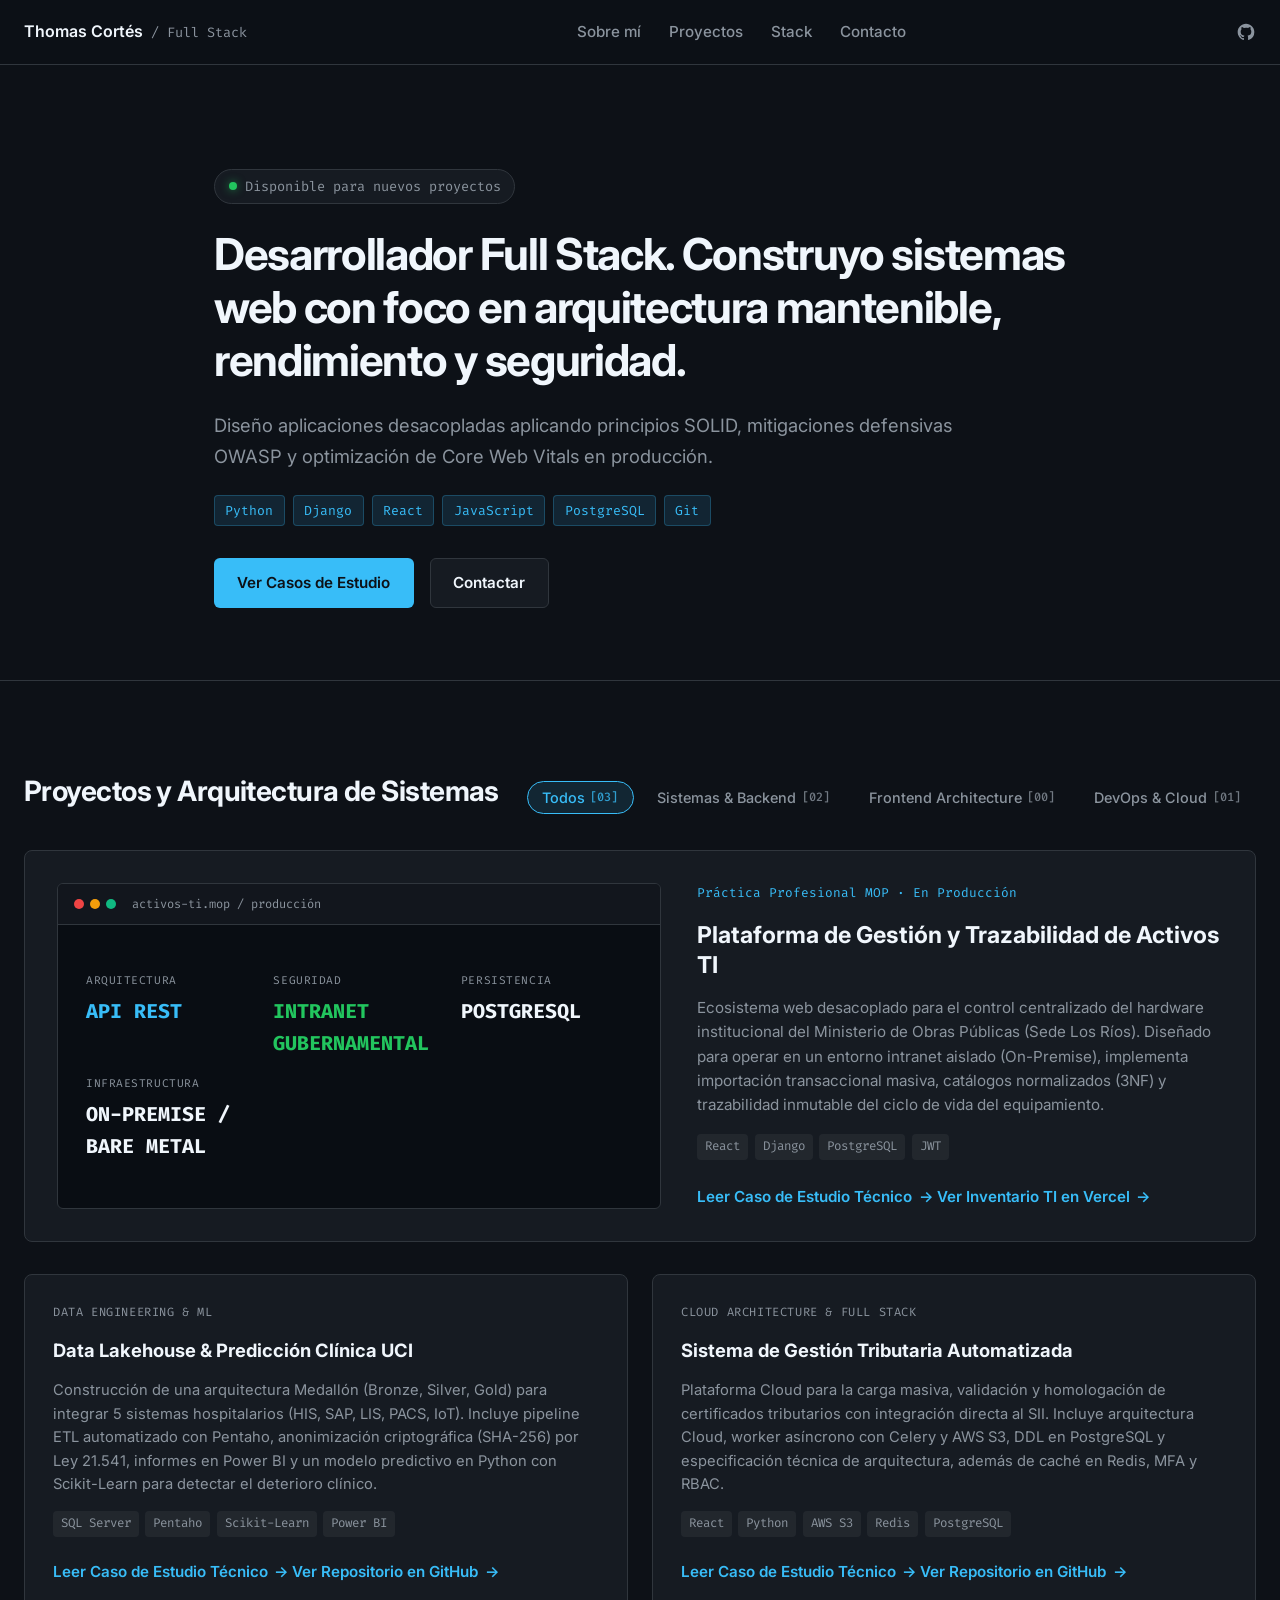
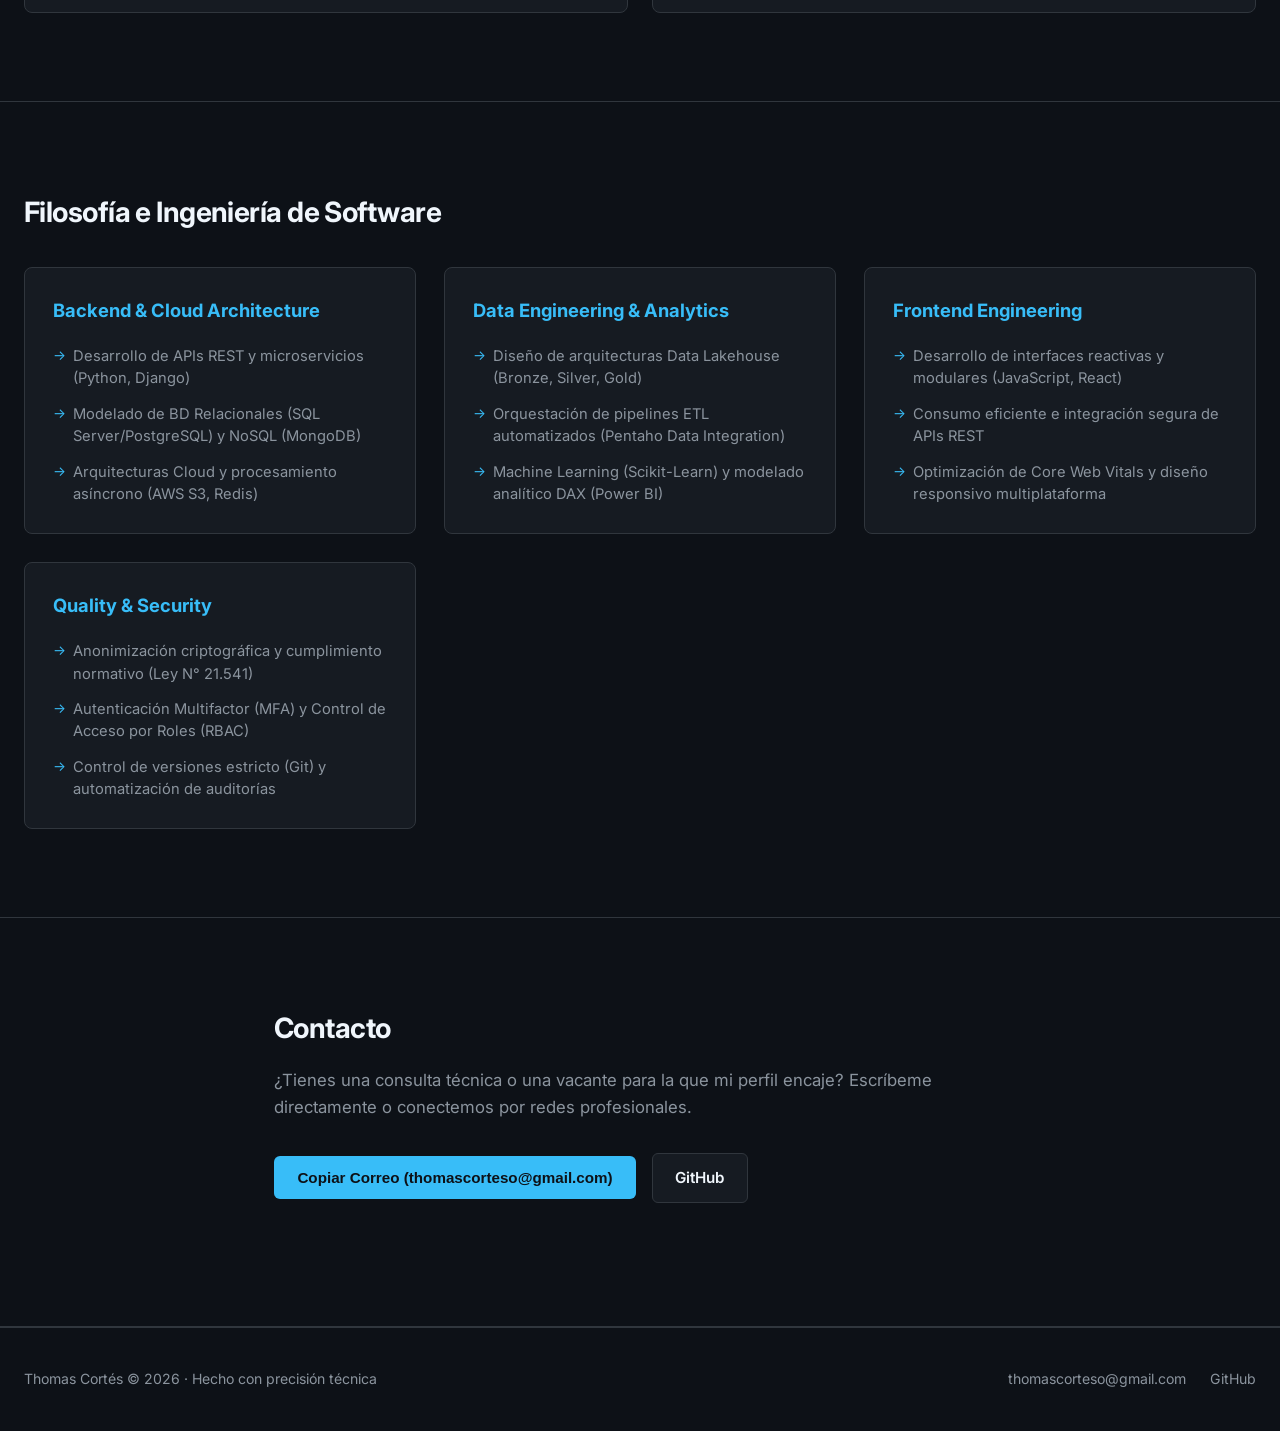
==== commit 4a1582eb: "feat: agregar enlaces a repositorios de MedCentro y Gestion Tributaria en el portafolio" ====
--- a/index.html
+++ b/index.html
@@ -171,7 +171,7 @@
               </div>
               <h3 class="card-title">Data Lakehouse &amp; Predicción Clínica UCI</h3>
               <p class="card-desc">
-                Construcción de una arquitectura Medallón (Bronze, Silver, Gold) para integrar 5 sistemas hospitalarios (HIS, SAP, LIS, PACS, IoT). Incluye orquestación ETL automatizada con Pentaho, anonimización criptográfica (SHA-256) por Ley 21.541, y entrenamiento de un modelo de Machine Learning (Scikit-Learn) con un Recall de 1.0 para predecir el deterioro clínico de pacientes.
+                Construcción de una arquitectura Medallón (Bronze, Silver, Gold) para integrar 5 sistemas hospitalarios (HIS, SAP, LIS, PACS, IoT). Incluye pipeline ETL automatizado con Pentaho, anonimización criptográfica (SHA-256) por Ley 21.541, informes en Power BI y un modelo predictivo en Python con Scikit-Learn para detectar el deterioro clínico.
               </p>
               <div class="card-tags" aria-label="Tecnologías utilizadas">
                 <span class="tag">SQL Server</span>
@@ -183,6 +183,9 @@
                 <a href="medcentro-study.html" class="link-deep-dive">
                   Leer Caso de Estudio Técnico <span aria-hidden="true">&rarr;</span>
                 </a>
+                <a href="https://github.com/Thomyork22/medcentro-data-lakehouse" target="_blank" rel="noopener noreferrer" class="link-deep-dive">
+                  Ver Repositorio en GitHub <span aria-hidden="true">&rarr;</span>
+                </a>
               </div>
             </article>
             <article class="secondary-card" data-category="devops">
@@ -191,7 +194,7 @@
               </div>
               <h3 class="card-title">Sistema de Gestión Tributaria Automatizada</h3>
               <p class="card-desc">
-                Plataforma Cloud para la carga masiva, validación y homologación de certificados tributarios con integración directa al SII. Arquitectura basada en microservicios con API Gateway, procesamiento asíncrono de documentos (Workers + AWS S3), caché en Redis y seguridad reforzada mediante autenticación multifactor (MFA) y RBAC.
+                Plataforma Cloud para la carga masiva, validación y homologación de certificados tributarios con integración directa al SII. Incluye arquitectura Cloud, worker asíncrono con Celery y AWS S3, DDL en PostgreSQL y especificación técnica de arquitectura, además de caché en Redis, MFA y RBAC.
               </p>
               <div class="card-tags" aria-label="Tecnologías utilizadas">
                 <span class="tag">React</span>
@@ -203,6 +206,9 @@
               <div class="card-footer">
                 <a href="tributario-study.html" class="link-deep-dive">
                   Leer Caso de Estudio Técnico <span aria-hidden="true">&rarr;</span>
+                </a>
+                <a href="https://github.com/Thomyork22/gestion-tributaria-cloud" target="_blank" rel="noopener noreferrer" class="link-deep-dive">
+                  Ver Repositorio en GitHub <span aria-hidden="true">&rarr;</span>
                 </a>
               </div>
             </article>
@@ -270,7 +276,6 @@
           <button id="copy-email-btn" class="btn btn-primary" type="button" data-email="thomascorteso@gmail.com">
             <span class="btn-text">Copiar Correo (thomascorteso@gmail.com)</span>
           </button>
-          <a href="mailto:thomascorteso@gmail.com" class="btn btn-secondary">Escribir por correo</a>
           <a href="https://github.com/Thomyork22" target="_blank" rel="noopener noreferrer" class="btn btn-secondary">GitHub</a>
         </div>
         <p id="copy-feedback" class="copy-feedback" role="status" aria-live="polite"></p>
